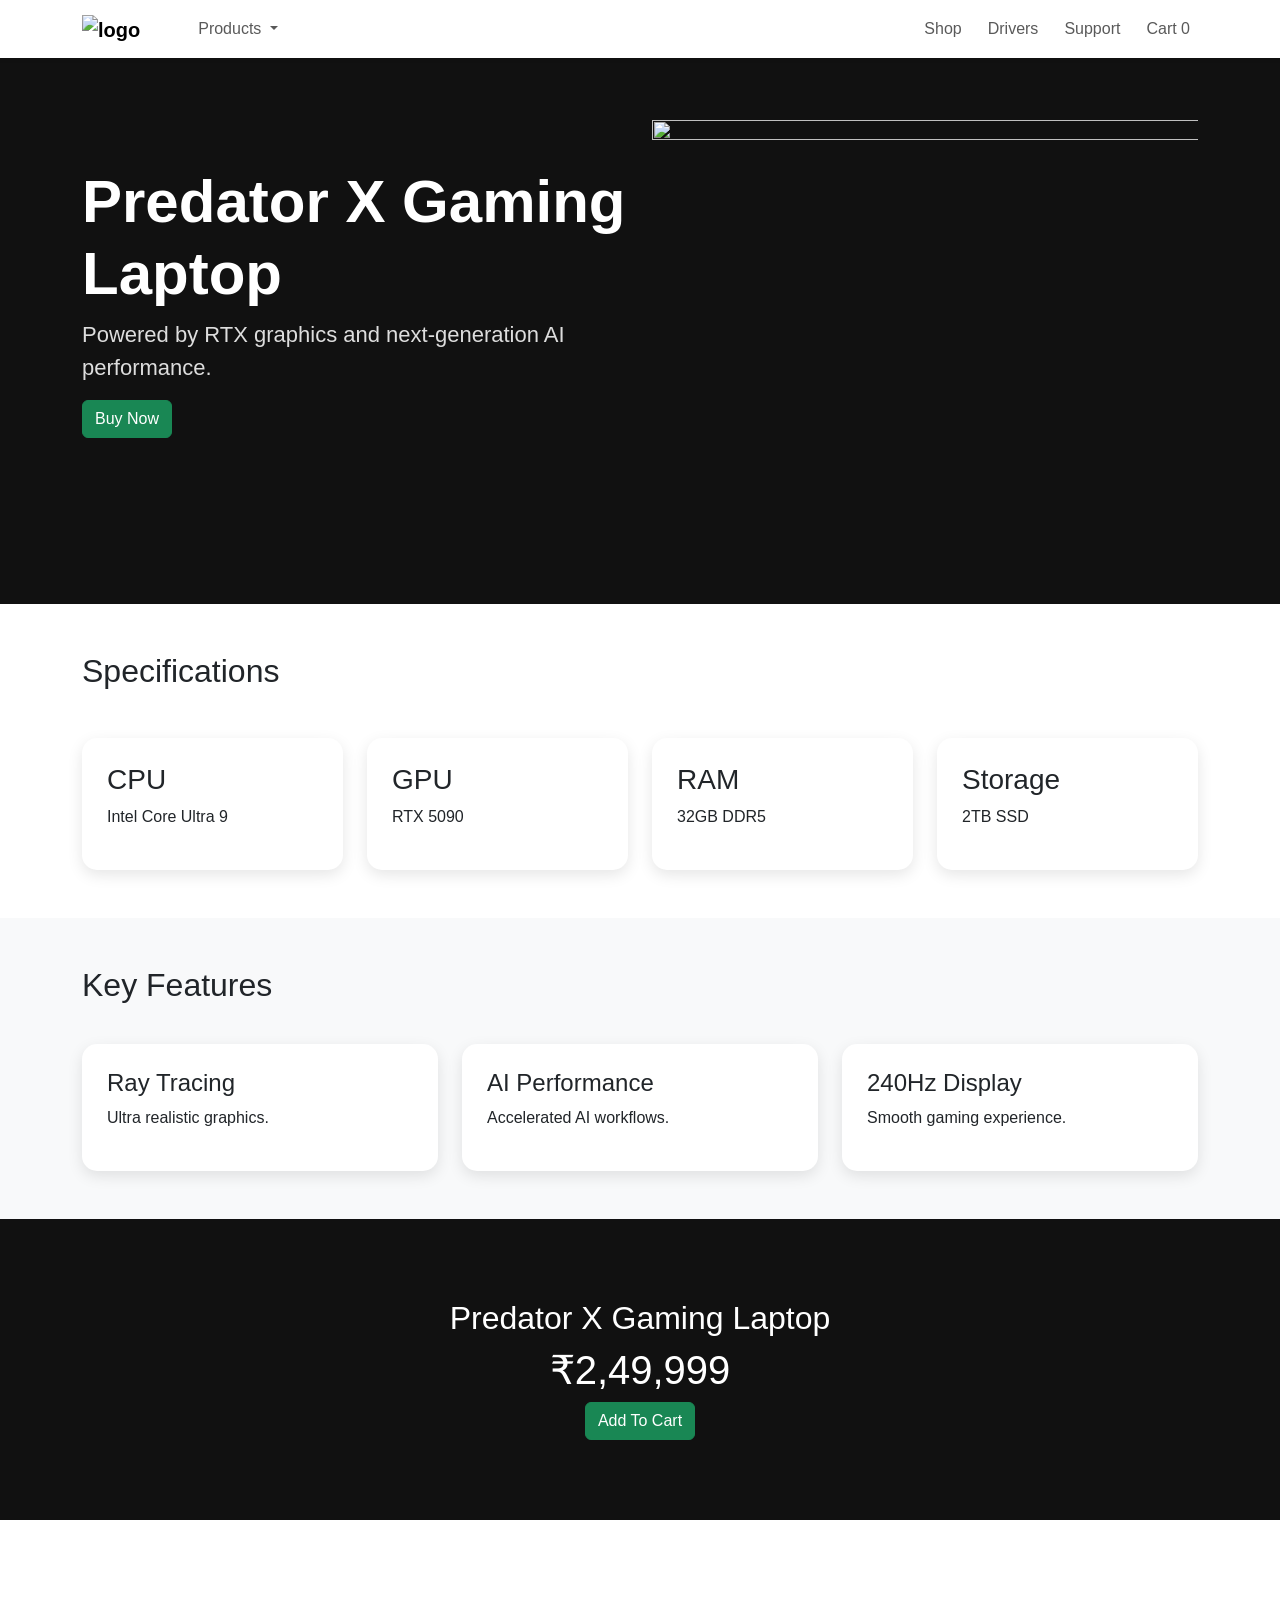
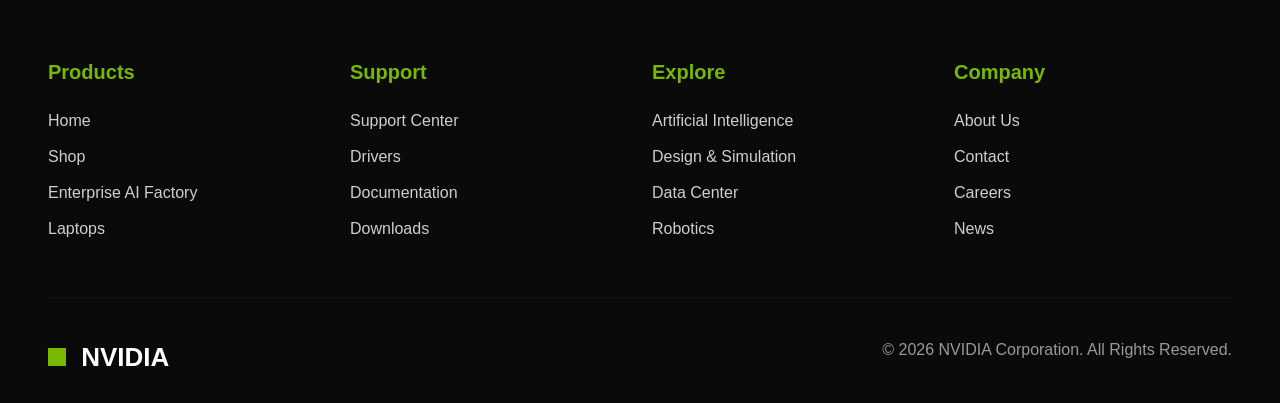
==== enterprise.html @ 8108a34b "third commit" ====
<!DOCTYPE html>
<html>

<head>

<title>Laptops</title>

<link href="https://cdn.jsdelivr.net/npm/bootstrap@5.3.3/dist/css/bootstrap.min.css"
      rel="stylesheet">

<link rel="stylesheet"
      href="style.css">

</head>

<body>
<nav class="navbar navbar-expand-lg bg-white shadow-sm fixed-top">
    <div class="container">

        <a class="navbar-brand fw-bold" href="index.html">
        <img src="https://upload.wikimedia.org/wikipedia/sco/thumb/2/21/Nvidia_logo.svg/3840px-Nvidia_logo.svg.png" class="logo" alt="logo">

        </a>

        <button class="navbar-toggler"
                type="button"
                data-bs-toggle="collapse"
                data-bs-target="#navMenu">
            <span class="navbar-toggler-icon"></span>
        </button>

        <div class="collapse navbar-collapse"
             id="navMenu">

            <ul class="navbar-nav ms-4">

                <li class="nav-item dropdown">

<a class="nav-link dropdown-toggle"
   href="#"
   role="button"
   data-bs-toggle="dropdown">

   Products

</a>

<ul class="dropdown-menu">

   <li>
      <a class="dropdown-item"
         href="laptops.html">
         Laptops
      </a>
   </li>

   <li>
      <a class="dropdown-item"
         href="#">
         Graphics Cards
      </a>
   </li>

   <li>
      <a class="dropdown-item"
         href="#">
         Workstations
      </a>
   </li>

   <li>
      <a class="dropdown-item"
         href="#">
         Monitors
      </a>
   </li>

   <li>
      <a class="dropdown-item"
         href="#">
         AI Systems
      </a>
   </li>

</ul>

</li>

            </ul>

            <ul class="navbar-nav ms-auto">

                <li class="nav-item">
                    <a class="nav-link" href="shop.html">Shop</a>
                </li>

                <li class="nav-item">
                    <a class="nav-link" href="drivers.html">Drivers</a>
                </li>

                <li class="nav-item">
                    <a class="nav-link" href="support.html">Support</a>
                </li>

                <li>
                    <a class="nav-link"> Cart <span id="cartCount">0</span>

</a>
                </li>

            </ul>

        </div>
    </div>
</nav>

<section class="product-hero">

<div class="container">

<div class="row align-items-center">

<div class="col-lg-6">

<h1>
Predator X Gaming Laptop
</h1>

<p>

Powered by RTX graphics and
next-generation AI performance.

</p>

<button class="btn btn-success buy-btn">
Buy Now
</button>

</div>

<div class="col-lg-6">

<img src="https://encrypted-tbn0.gstatic.com/images?q=tbn:ANd9GcRW5s3SZoVsCKnLBaQ6hqnY1kn4ulKKp3WEU74lUdtsjA&s=10" height="400px"; width="600px";
class="img-fluid">

</div>

</div>

</div>

</section>

<section class="container py-5">

<h2 class="mb-5">
Specifications
</h2>

<div class="row">

<div class="col-md-3">

<div class="spec-card">

<h3>CPU</h3>

<p>
Intel Core Ultra 9
</p>

</div>

</div>

<div class="col-md-3">

<div class="spec-card">

<h3>GPU</h3>

<p>
RTX 5090
</p>

</div>

</div>

<div class="col-md-3">

<div class="spec-card">

<h3>RAM</h3>

<p>
32GB DDR5
</p>

</div>

</div>

<div class="col-md-3">

<div class="spec-card">

<h3>Storage</h3>

<p>
2TB SSD
</p>

</div>

</div>

</div>

</section>

<section class="bg-light py-5">

<div class="container">

<h2>
Key Features
</h2>

<div class="row g-4 mt-3">

<div class="col-lg-4">

<div class="feature-box">

<h4>Ray Tracing</h4>

<p>
Ultra realistic graphics.
</p>

</div>

</div>

<div class="col-lg-4">

<div class="feature-box">

<h4>AI Performance</h4>

<p>
Accelerated AI workflows.
</p>

</div>

</div>

<div class="col-lg-4">

<div class="feature-box">

<h4>240Hz Display</h4>

<p>
Smooth gaming experience.
</p>

</div>

</div>

</div>

</div>

</section>

<section class="buy-section">

<div class="container text-center">

<h2>
Predator X Gaming Laptop
</h2>

<h1>
₹2,49,999
</h1>

<button class="btn btn-success cart-btn">
Add To Cart
</button>

</div>

</section>























    <!-- Footer -->
<footer class="footer">

<div class="container-fluid px-5">

<div class="row">

    <!-- Products -->

    <div class="col-lg-3 col-md-6">

        <h5>Products</h5>

        <ul>
            <li><a href="index.html">Home</a></li>
            <li><a href="shop.html">Shop</a></li>
            <li><a href="enterprise.html">Enterprise AI Factory</a></li>
            <li><a href="laptop.html">Laptops</a></li>
        </ul>

    </div>

    <!-- Support -->

    <div class="col-lg-3 col-md-6">

        <h5>Support</h5>

        <ul>
            <li><a href="support.html">Support Center</a></li>
            <li><a href="drivers.html">Drivers</a></li>
            <li><a href="#">Documentation</a></li>
            <li><a href="#">Downloads</a></li>
        </ul>

    </div>

    <!-- Explore -->

    <div class="col-lg-3 col-md-6">

        <h5>Explore</h5>

        <ul>
            <li><a href="#">Artificial Intelligence</a></li>
            <li><a href="#">Design & Simulation</a></li>
            <li><a href="#">Data Center</a></li>
            <li><a href="#">Robotics</a></li>
        </ul>

    </div>

    <!-- Company -->

    <div class="col-lg-3 col-md-6">

        <h5>Company</h5>

        <ul>
            <li><a href="#">About Us</a></li>
            <li><a href="#">Contact</a></li>
            <li><a href="#">Careers</a></li>
            <li><a href="#">News</a></li>
        </ul>

    </div>

</div>

<hr>

<div class="footer-bottom">

    <div class="footer-logo">

        <span class="green-box"></span>
        NVIDIA

    </div>

    <p>
        © 2026 NVIDIA Corporation. All Rights Reserved.
    </p>

</div>

</div>

</footer>
<script src="script.js"></script>

<script src="https://cdn.jsdelivr.net/npm/bootstrap@5.3.3/dist/js/bootstrap.bundle.min.js"></script>
    
</body>
</html>
---- style.css ----
*{
    margin:0;
    padding:0;
    box-sizing:border-box;
}

body{
    font-family:Segoe UI,sans-serif;
    overflow-x:hidden;
}

.logo-box{
    width:20px;
    height:20px;
    background:#76b900;
    display:inline-block;
    margin-right:8px;
}
.logo{
    height:45px;
    width: auto;
}

.nav-link{
    font-weight:500;
    margin-left:10px;
}

.hero-section{
    background:#050505;
    color:white;
}

.hero-tag{
    color:#76b900;
    font-weight:700;
    font-size:18px;
}

.hero-title{
    font-size:4rem;
    font-weight:800;
    margin-top:20px;
    line-height:1.1;
}

.hero-text{
    font-size:1.3rem;
    color:#cfcfcf;
    margin-top:25px;
}

.hero-btn{
    background:#76b900;
    border:none;
    padding:15px 35px;
    font-size:20px;
    font-weight:700;
    margin-top:20px;
    transition:.3s;
}

.hero-btn:hover{
    transform:translateY(-5px);
}

/* .hero-image{
    animation:float 4s ease-in-out infinite;
} */
/* 
@keyframes float{
    0%,100%{
        transform:translateY(0);
    }

    50%{
        transform:translateY(-15px);
    }
} */

.category-section{

padding:80px 0;

border-top:4px solid #76b900;

background:white;

}

.section-title{

font-size:52px;

font-weight:700;

margin-bottom:30px;

}

.section-desc{

font-size:22px;

line-height:1.8;

color:#444;

margin-bottom:40px;

}

.quick-link{

text-decoration:none;

font-weight:600;

color:#76b900;

}

.news-card{

background:white;

box-shadow:
0 2px 10px rgba(0,0,0,.1);

height:100%;

transition:.4s;

cursor:pointer;

}

.news-card:hover{

transform:translateY(-10px);

}

.news-card img{

width:100%;

height:280px;

object-fit:cover;

}

.news-card .card-body{

padding:25px;

}

.category{

font-size:14px;

font-weight:600;

}

.news-card h4{

font-size:28px;

font-weight:700;

margin:15px 0;

}

.news-card p{

font-size:18px;

}

.section-divider{

    width:90%;

    margin:70px auto;

    border:none;

    height:4px;

    background:#d9d9d9;

    position:relative;
}

.section-divider::before{

    content:"";

    position:absolute;

    left:0;

    top:0;

    width:40%;

    height:100%;

    background:#76b900;
}

.footer{

    background:#0a0a0a;

    color:white;

    padding-top:60px;

    margin-top:80px;

}

.footer h5{

    color:#76b900;

    margin-bottom:25px;

    font-weight:700;

}

.footer ul{

    list-style:none;

    padding:0;

}

.footer ul li{

    margin-bottom:12px;

}

.footer ul li a{

    color:#cfcfcf;

    text-decoration:none;

    transition:.3s;

}

.footer ul li a:hover{

    color:#76b900;

    padding-left:6px;

}

.footer hr{

    margin:40px 0;

    border-color:#333;
}

.footer-bottom{

    display:flex;

    justify-content:space-between;

    align-items:center;

    padding-bottom:25px;

}

.footer-logo{

    font-size:26px;

    font-weight:700;
}

.green-box{

    width:18px;

    height:18px;

    background:#76b900;

    display:inline-block;

    margin-right:8px;
}

.footer-bottom p{

    color:#999;
}

@media(max-width:768px){

.footer-bottom{

    flex-direction:column;

    gap:15px;

    text-align:center;

}

}

.dropdown-menu{

    border:none;

    border-radius:12px;

    box-shadow:
    0 10px 25px rgba(0,0,0,.15);

}

.dropdown-item{

    padding:12px 20px;

    transition:.3s;
}

.dropdown-item:hover{

    background:#76b900;

    color:white;

}

.laptop-card{

    transition:.4s;

    border:none;

    box-shadow:
    0 5px 15px rgba(0,0,0,.1);

}

.laptop-card:hover{
    transform:translateY(-10px);

}

.laptop-card img{

    height:220px;

    object-fit:cover;

}
.shop-hero{

background:#000;

color:white;

padding:120px 0 80px;

text-align:center;

}

.shop-hero h1{

font-size:70px;

font-weight:800;

}

.shop-hero p{

font-size:22px;

color:#ddd;

}

.shop-card{

overflow:hidden;

border-radius:18px;

background:white;

box-shadow:
0 5px 20px rgba(0,0,0,.15);

transition:.4s;

height:100%;

}

.shop-card:hover{

transform:translateY(-10px);

}

.shop-card img{

width:100%;

height:250px;

object-fit:cover;

}

.shop-card .content{

padding:25px;

}

.shop-card h4{

font-weight:700;

margin-bottom:10px;

}

.drivers-hero{

background:#0d0d0d;
color:white;

padding:120px 0 80px;

}

.drivers-hero h1{

font-size:72px;
font-weight:800;

}

.drivers-hero p{

font-size:22px;
color:#cfcfcf;

}

.driver-card{

background:white;

padding:30px;

border-radius:15px;

box-shadow:
0 5px 15px rgba(0,0,0,.1);

transition:.3s;

height:100%;

}

.driver-card:hover{

transform:translateY(-8px);

}

.search-box{

background:#f8f9fa;

padding:40px;

border-radius:20px;

}

.help-section{

background:#111;

color:white;

padding:80px 0;

margin-top:50px;

}

.support-hero{

background:#111;
color:white;

padding:120px 0;

}

.support-hero h1{

font-size:70px;
font-weight:800;

}

.support-hero p{

font-size:22px;
color:#ddd;

margin-bottom:40px;

}

.support-search{

display:flex;
justify-content:center;

gap:10px;

}

.support-search input{

width:500px;

padding:15px;

border:none;

border-radius:10px;

}

.support-search button{

background:#76b900;

border:none;

padding:15px 25px;

font-weight:600;

border-radius:10px;

}

.support-card{

background:white;

padding:30px;

border-radius:15px;

box-shadow:
0 5px 15px rgba(0,0,0,.1);

height:100%;

transition:.3s;

}

.support-card:hover{

transform:translateY(-10px);

}

.support-card h3{

margin-bottom:15px;

}

.support-card a{

text-decoration:none;

color:#76b900;

font-weight:600;

}

.contact-support{

padding:80px 0;

background:#f8f9fa;

}

.product-hero{

padding:120px 0;

background:#111;

color:white;

}

.product-hero h1{

font-size:60px;

font-weight:800;

}

.product-hero p{

font-size:22px;

color:#ddd;

}
.buy-section{

background:#111;

color:white;

padding:80px 0;

}

.spec-card,
.feature-box{

padding:25px;

background:white;

border-radius:15px;

box-shadow:
0 5px 15px rgba(0,0,0,.1);

height:100%;

}
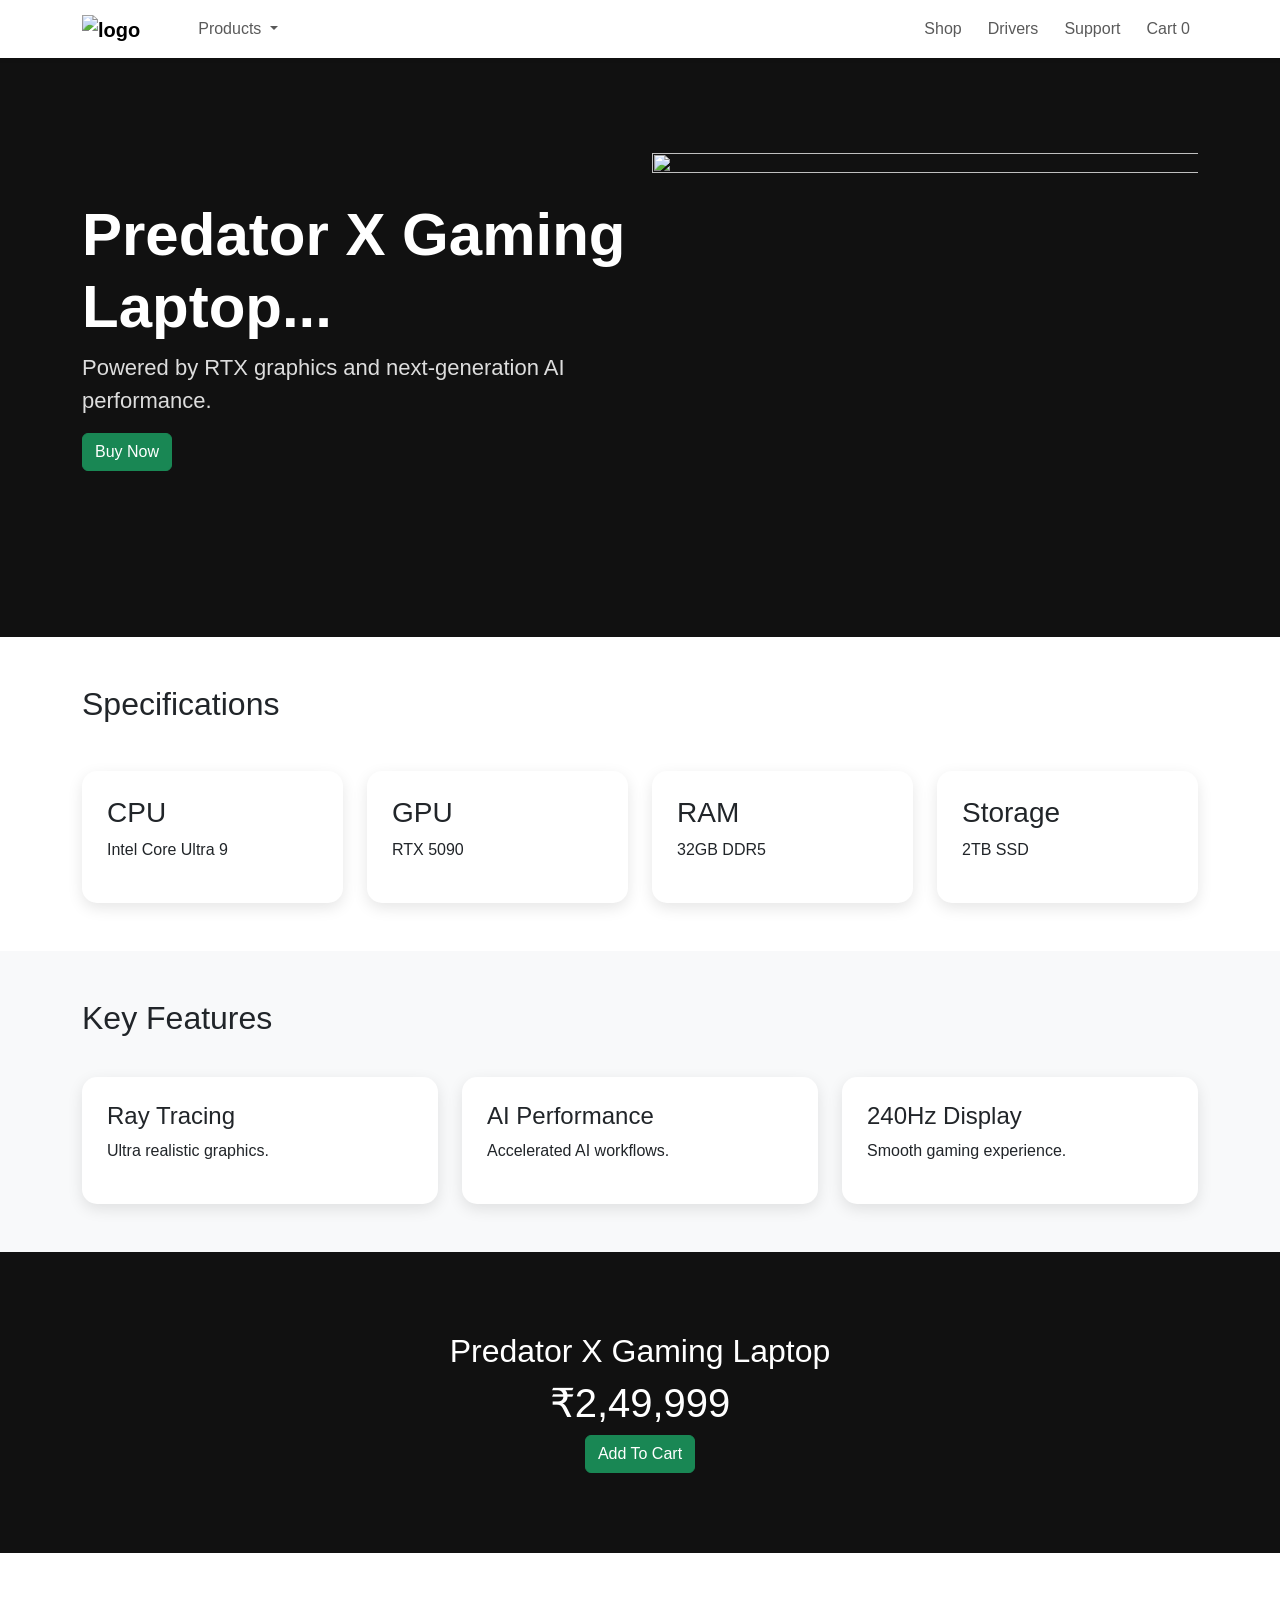
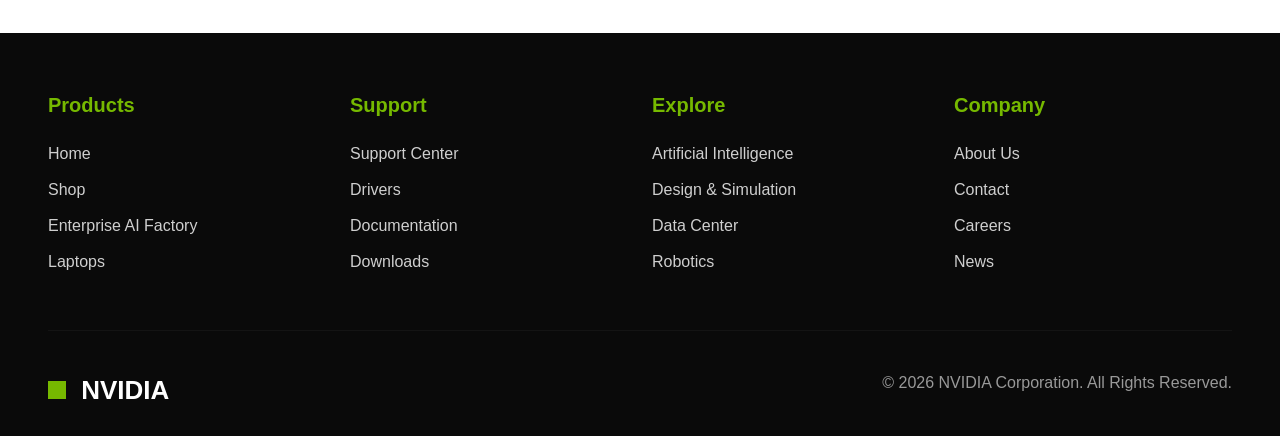
==== commit 97051f84: "edited the file" ====
--- a/enterprise.html
+++ b/enterprise.html
@@ -113,6 +113,7 @@
         </div>
     </div>
 </nav>
+<hr>
 
 <section class="product-hero">
 
@@ -121,9 +122,8 @@
 <div class="row align-items-center">
 
 <div class="col-lg-6">
-
 <h1>
-Predator X Gaming Laptop
+Predator X Gaming Laptop...
 </h1>
 
 <p>
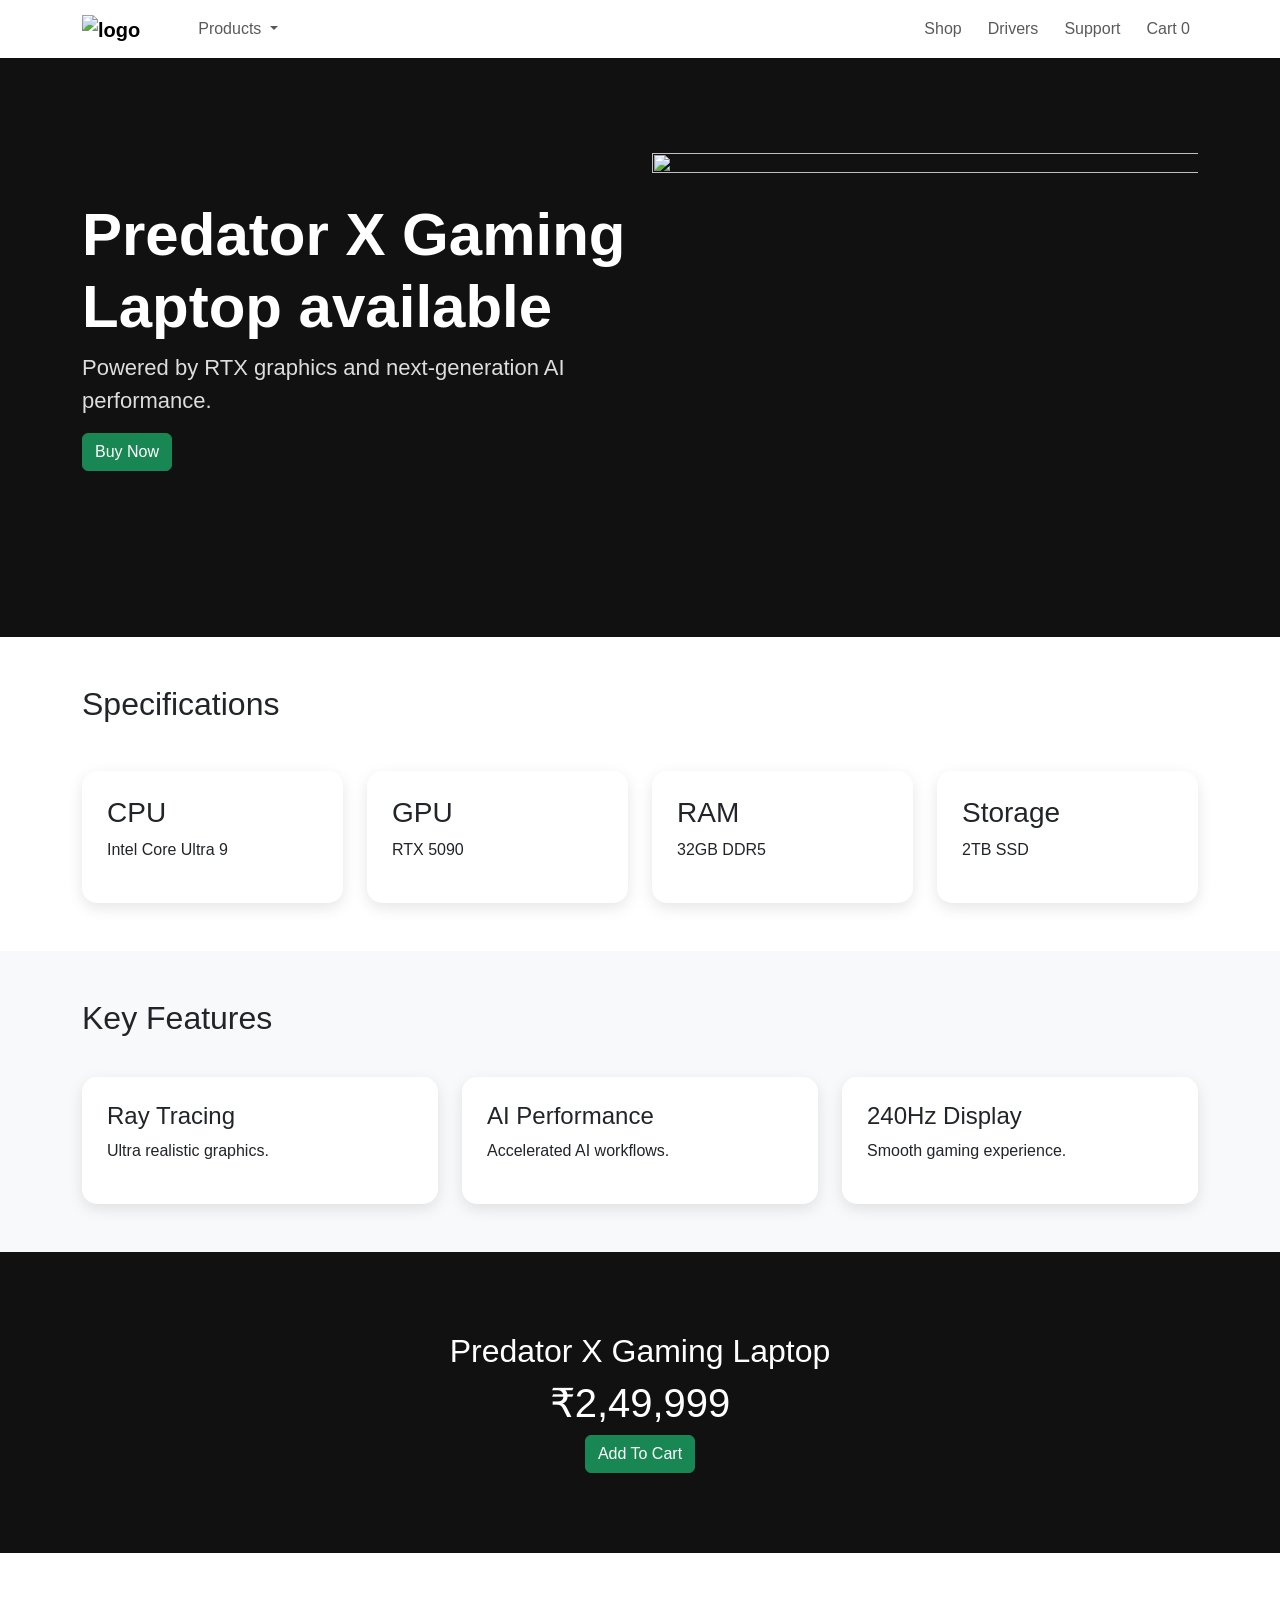
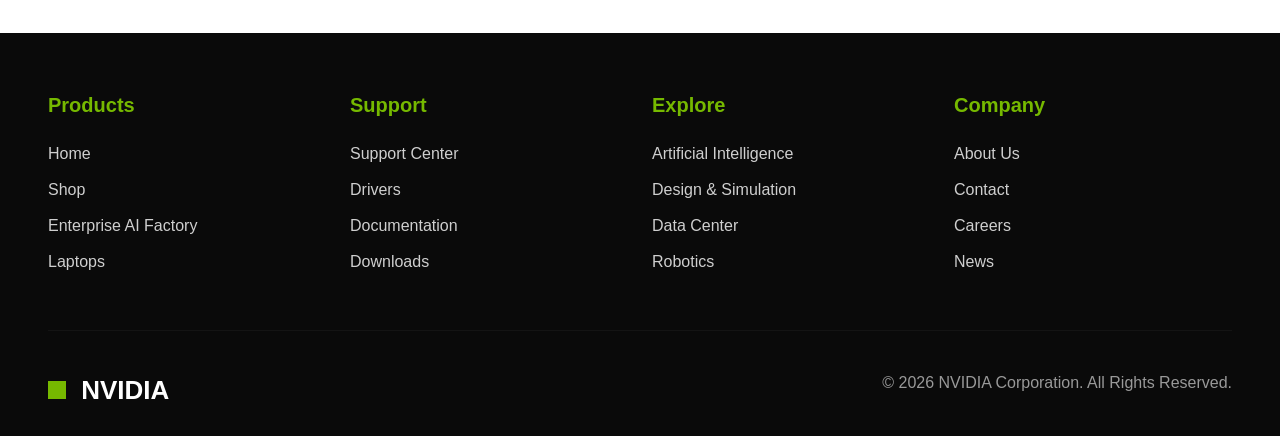
==== commit cbdf452e: "changed the file" ====
--- a/enterprise.html
+++ b/enterprise.html
@@ -123,7 +123,7 @@
 
 <div class="col-lg-6">
 <h1>
-Predator X Gaming Laptop...
+Predator X Gaming Laptop available
 </h1>
 
 <p>
